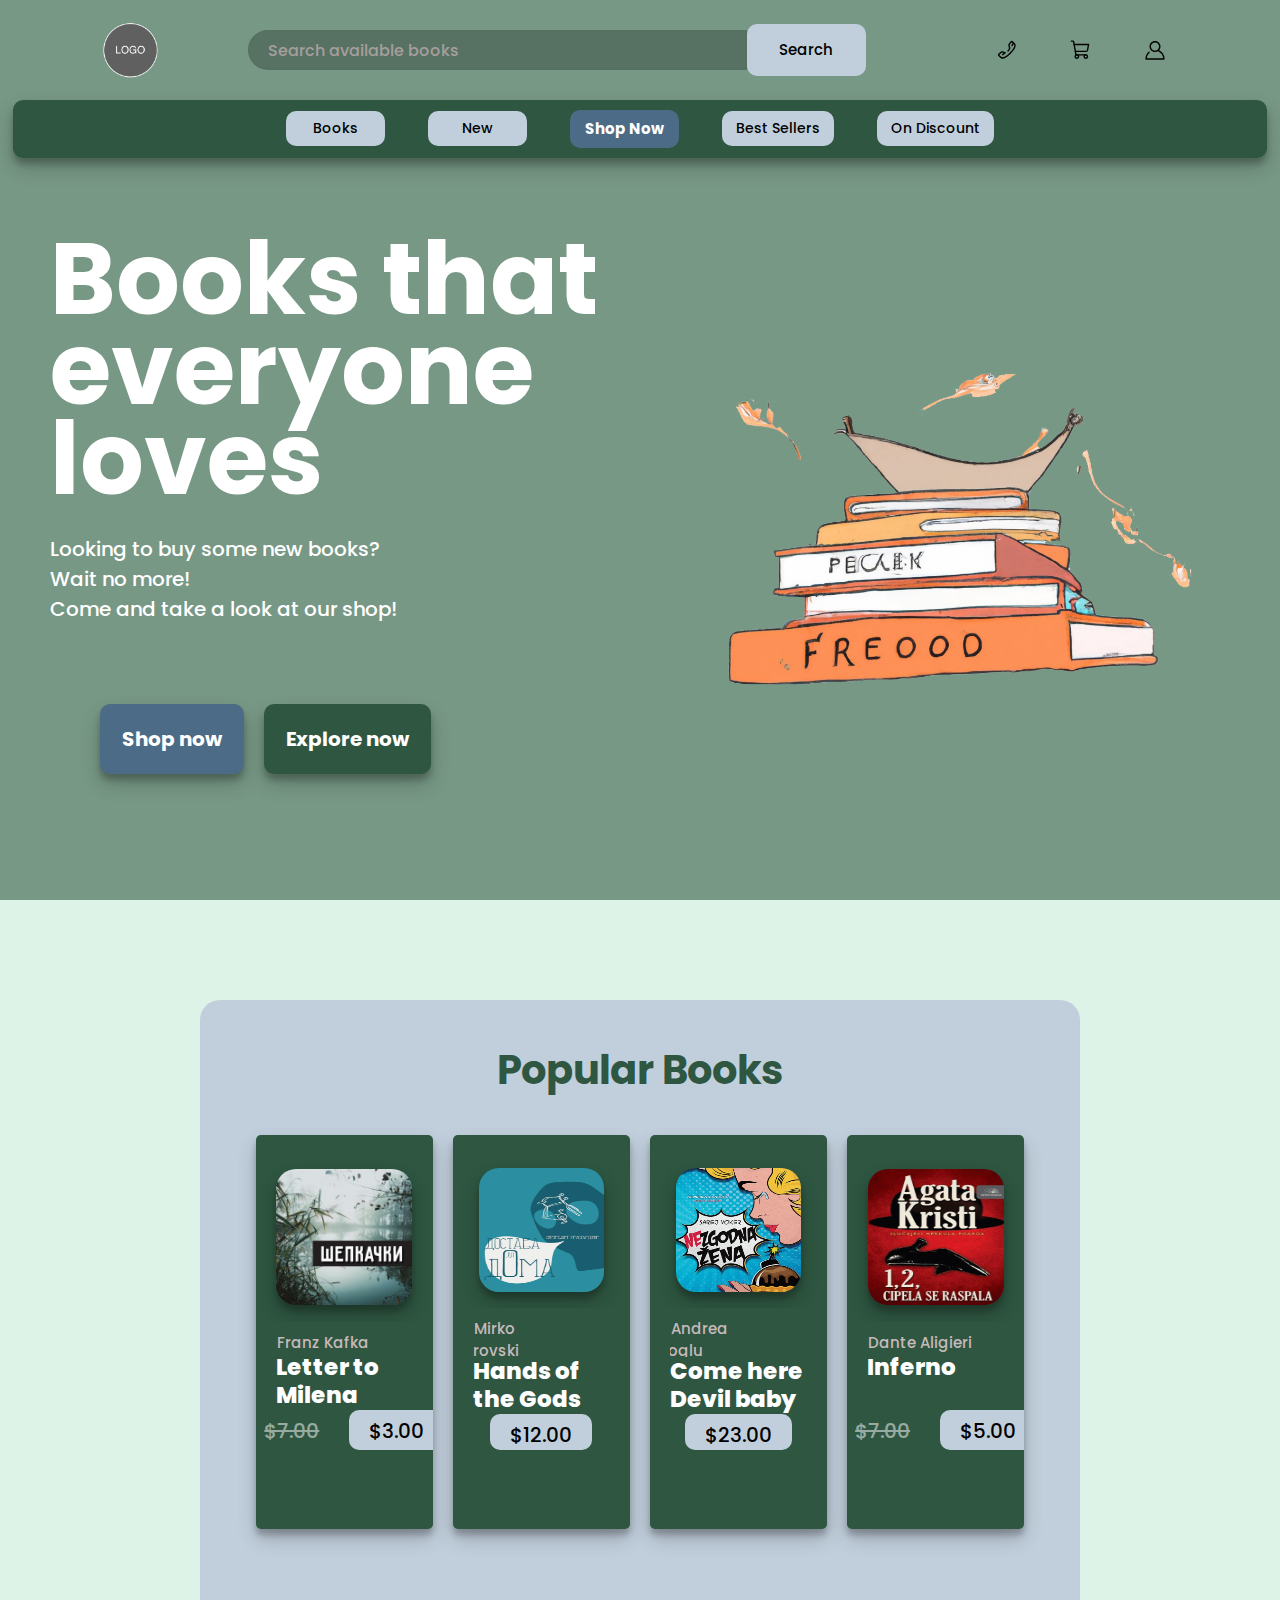
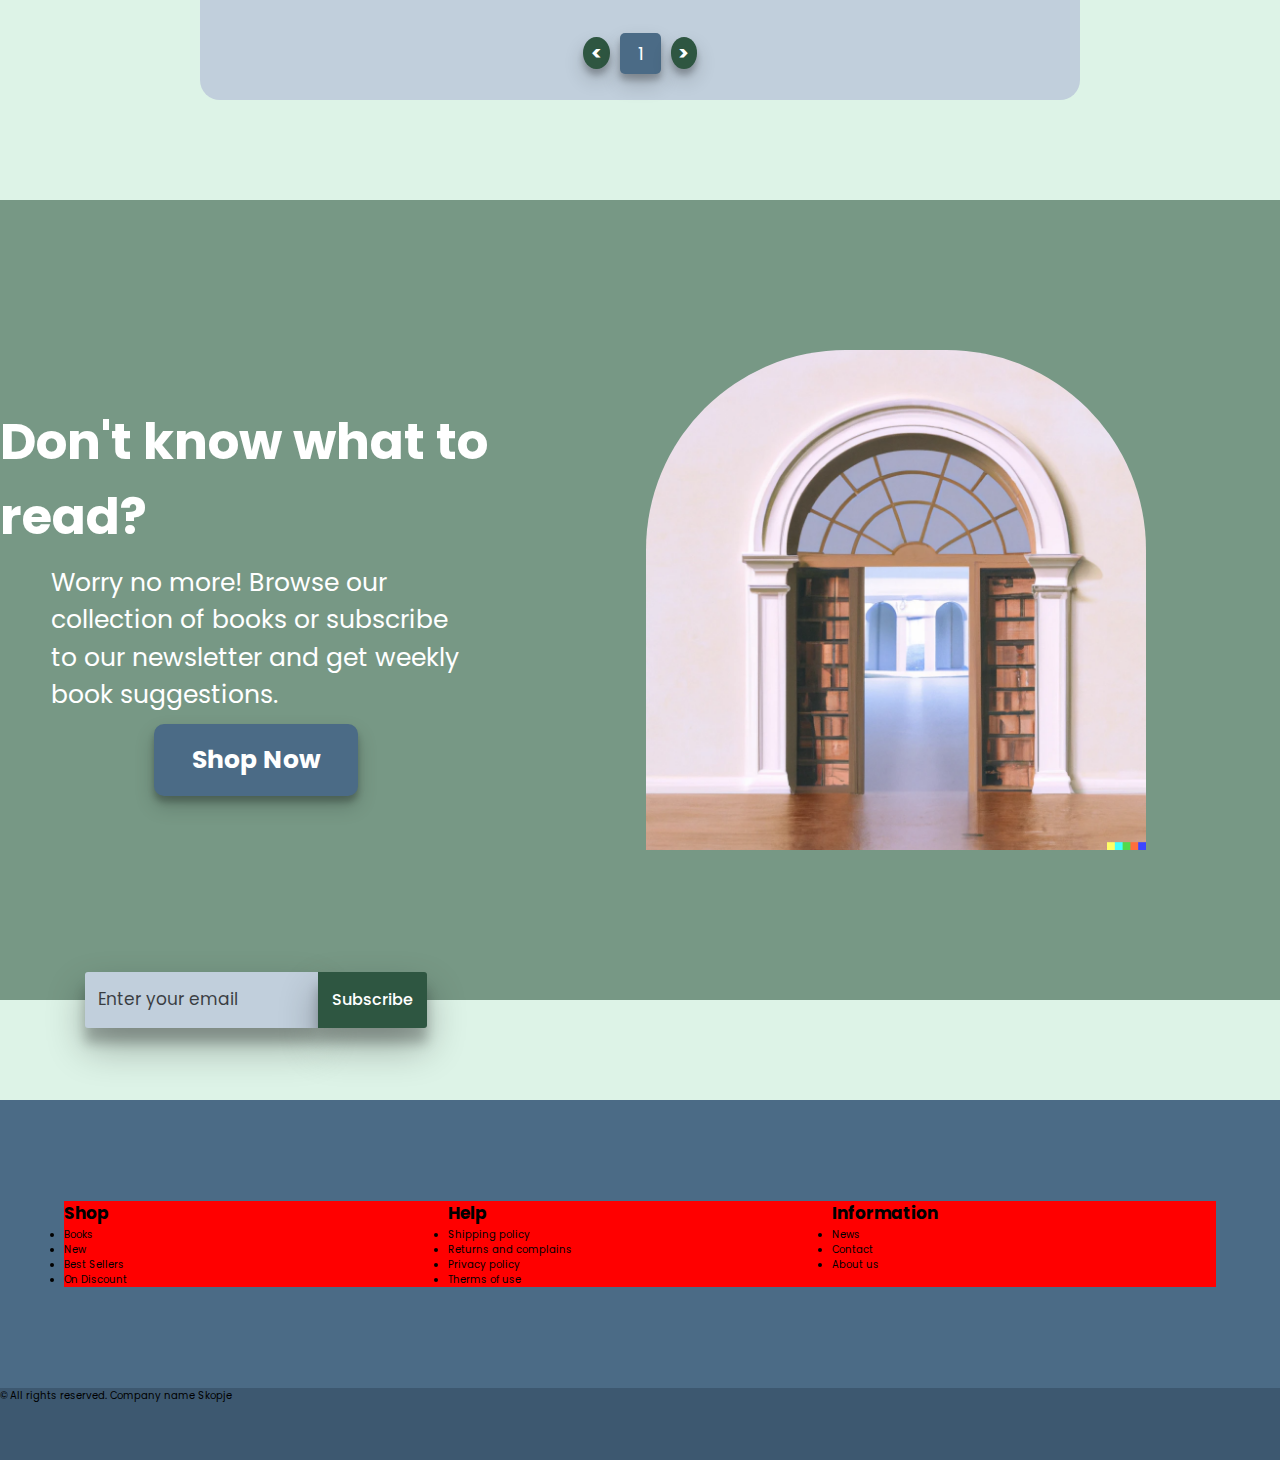
==== Veb aplikacija za prodazba na knigi [Design]/public/index.html @ c725e926 "Add files via upload" ====
<!DOCTYPE html>
<html lang="en">
<head>
    <meta charset="UTF-8">
    <meta http-equiv="X-UA-Compatible" content="IE=edge">
    <meta name="viewport" content="width=device-width, initial-scale=1.0">
    <title>Home Page</title>

    <!--CSS -->
    <link rel="stylesheet" href="Assets/Styles/import.css">

</head>
<body>
<div class="landing-page-wrapper">
    <header class="header">
        <div class="header-item header-logo">
            <img class="header-logo-img" src="Assets/Images/client/logo-placeholder2.png" alt="logo">
        </div>
        <div class="header-item header-searchbar">
            <input type="text" placeholder="Search available books">
            <button class="btn-default secondary-clr">Search</button>
        </div>
        <div class="header-item header-options">
            <div class="header-option-item contact custom-tooltip" data-title="Contact">&nbsp;</div>
            <div class="header-option-item cart custom-tooltip" data-title="Cart"></div>
            <div class="header-option-item profile custom-tooltip" data-title="Profile"></div>
        </div>
    </header>
    <nav class="nav-bar shadow2">
        <div class="nav-link">Books</div>
        <div class="nav-link">New</div>
        <div class="nav-link accent">Shop Now</div>
        <div class="nav-link">Best Sellers</div>
        <div class="nav-link">On Discount</div>
    </nav>
    <section class="hero">
        <div class="hero-text">
            <h3 class="hero-text-title">
                Books that everyone loves
            </h3>
            <p class="hero-text-para">
                Looking to buy some new books?
                Wait no more! <br>Come and take a look at our shop!
            </p>
            <div class="hero-buttons">
                <button class="btn-default accent-clr accent shadow2">Shop now</button>
                <button class="btn-default accent primary-clr shadow2">Explore now</button>
            </div>
        </div>
        <div class="hero-img">
            <img src="./Assets/Images/book-images/book-1.png" alt="Book Image 1">
        </div>


    </section>
</div>

<section class="popular-books-section">
    <div class="popular-books">
        <h3 class="popular-books-title">Popular Books</h3>
        <div class="popular-books-grid">
            <div class="popular-book-card shadow2">
                <div class="popular-book-img content">
                    <div class="popular-book-tags">
                        <div class="popular-book-tag tag-new">New</div>
                        <div class="popular-book-tag tag-sale">Sale</div>
                    </div>

                    <img class="shadow2" src="./Assets/Images/book-images/book-covers/cover-1-tmp.jpg" alt="Book Cover">
                </div>
                <div class="popular-book-info content">
                    <div class="popular-book-author">
                        <div class="book-by-animate"> By: Franz Kafka</div>
                    </div>
                    <div class="popular-book-genre">Classic</div>

                </div>
                <div class="popular-book-title content">Letter to Milena</div>
                <div class="popular-book-prices content">
                    <div class="sale-percentage accent-clr-2">-30%</div>
                    <div class="popular-book-old-price">$7.00</div>
                    <div class="popular-book-regular-price">$3.00</div>
                </div>

                <div class="popular-book-buttons">
                    <button class="btn-default sml-btn popular-book-button shadow2 accent-clr">Add to Cart</button>
                    <!--                    <button class="btn-default sml-btn popular-book-button shadow2 accent-clr-2">View Details</button>-->
                </div>

            </div>

            <div class="popular-book-card shadow2">

                <div class="popular-book-img content">
                    <div class="popular-book-tags">
                        <div class="popular-book-tag tag-new">New</div>
                        <!--<div class="popular-book-tag tag-sale">Sale</div>-->
                    </div>

                    <img class="shadow2" src="./Assets/Images/book-images/book-covers/cover-2-tmp.jpg" alt="Book Cover">
                </div>
                <div class="popular-book-info content">
                    <div class="popular-book-author">
                        <div class="book-by-animate">By: Mirko Petrovski</div>
                    </div>
                    <div class="popular-book-genre">Classic</div>

                </div>
                <div class="popular-book-title content">Hands of the Gods</div>
                <div class="popular-book-prices content">
                    <!--<div class="sale-percentage">-30%</div>
                    <div class="popular-book-old-price">$7.00</div>-->
                    <div class="popular-book-regular-price">$12.00</div>
                </div>

                <div class="popular-book-buttons">
                    <button class="btn-default sml-btn popular-book-button shadow2 accent-clr">Add to Cart</button>
                    <!--                    <button class="btn-default sml-btn popular-book-button shadow2 accent-clr-2">View Details</button>-->
                </div>

            </div>

            <div class="popular-book-card shadow2">
                <div class="popular-book-img content">
                    <div class="popular-book-tags">
                        <!--<div class="popular-book-tag tag-new">New</div>
                        <div class="popular-book-tag tag-sale">Sale</div>-->
                    </div>

                    <img class="shadow2" src="./Assets/Images/book-images/book-covers/cover-3-tmp.jpg" alt="Book Cover">
                </div>
                <div class="popular-book-info content">
                    <div class="popular-book-author">
                        <div class="book-by-animate"> By: Andrea Miroglu</div>
                    </div>
                    <div class="popular-book-genre">Poetry</div>

                </div>
                <div class="popular-book-title content">Come here Devil baby</div>
                <div class="popular-book-prices content">
                    <!--<div class="sale-percentage">-30%</div>
                    <div class="popular-book-old-price">$7.00</div>-->
                    <div class="popular-book-regular-price">$23.00</div>
                </div>

                <div class="popular-book-buttons">
                    <button class="btn-default sml-btn popular-book-button shadow2 accent-clr">Add to Cart</button>
                    <!--                    <button class="btn-default sml-btn popular-book-button shadow2 accent-clr-2">View Details</button>-->
                </div>

            </div>

            <div class="popular-book-card shadow2">
                <div class="popular-book-img content">
                    <div class="popular-book-tags">
                        <!--<div class="popular-book-tag tag-new">New</div>-->
                        <div class="popular-book-tag tag-sale">Sale</div>
                    </div>

                    <img class="shadow2" src="./Assets/Images/book-images/book-covers/cover-4-tmp.jpg" alt="Book Cover">
                </div>
                <div class="popular-book-info content">
                    <div class="popular-book-author">
                        <div class="book-by-animate"> By: Dante Aligieri</div>
                    </div>
                    <div class="popular-book-genre">Classic</div>

                </div>
                <div class="popular-book-title content">Inferno</div>
                <div class="popular-book-prices content">
                    <div class="sale-percentage">-7%</div>
                    <div class="popular-book-old-price">$7.00</div>
                    <div class="popular-book-regular-price">$5.00</div>
                </div>

                <div class="popular-book-buttons">
                    <button class="btn-default sml-btn popular-book-button shadow2 accent-clr">Add to Cart</button>
                    <!--                    <button class="btn-default sml-btn popular-book-button shadow2 accent-clr-2">View Details</button>-->
                </div>

            </div>
        </div>
        <div class="popular-books-nav ">
            <button class="popular-books-nav-button shadow2 "><</button>
            <div class="popular-books-nav-current-page shadow2">1</div>
            <button class="popular-books-nav-button shadow2">></button>


        </div>
    </div>
</section>

<section class="news-letter-section">
    <div class="news-letter-text">
        <h4 class="news-letter-title">Don't know what to read?</h4>
        <p class="news-letter-para ">Worry no more! Browse our collection of books or subscribe to our newsletter
            and get weekly book suggestions.</p>
        <button class="btn-default accent accent-clr big-btn shadow2">Shop Now</button>

    </div>
    <div class="news-letter-picture">
        <img src="./Assets/Images/backgrounds/news-letter.png" alt="Library">
    </div>
    <div class="news-letter-footer">
        <div class="news-letter-subscription ">
            <input type="email" placeholder="Enter your email" class="subscription-email-input clean-input shadow">
            <button class="btn-subscribe shadow">Subscribe</button>
        </div>
    </div>
    <div class="news-letter-footer"></div>

</section>

<footer class="footer">
    <div class="footer-gird-wrapper">
        <div class="footer-grid bg bg-work">
            <div class="footer-column">
                <h4 class="footer-title">Shop</h4>
                <ul>
                    <li class="footer-link shop-link">Books</li>
                    <li class="footer-link shop-link">New</li>
                    <li class="footer-link shop-link">Best Sellers</li>
                    <li class="footer-link shop-link">On Discount</li>
                </ul>

            </div>
            <div class="footer-column">
                <h4 class="footer-title">Help</h4>
                <ul>
                    <li class="footer-link help-link">Shipping policy</li>
                    <li class="footer-link help-link">Returns and complains</li>
                    <li class="footer-link help-link">Privacy policy</li>
                    <li class="footer-link help-link">Therms of use</li>
                </ul>
            </div>
            <div class="footer-column">
                <h4 class="footer-title">Information</h4>
                <ul>
                    <li class="footer-link information-link">News</li>
                    <li class="footer-link information-link">Contact</li>
                    <li class="footer-link information-link">About us</li>
                </ul>
            </div>
        </div>

    </div>
    <div class="legal-info">
        <div>&copy; All rights reserved. Company name Skopje
        </div>

    </div>

</footer>

</body>
</html>
---- Veb aplikacija za prodazba na knigi [Design]/public/Assets/Styles/import.css ----
@import "./global.css";

@import "./header.css";
@import "./navbar.css";
@import "./hero-section.css";
@import "./landing-page.css";
@import "./popular-books.css";
@import "./news-letter.css";
@import "./footer.css";

@import "./color-themes.css";
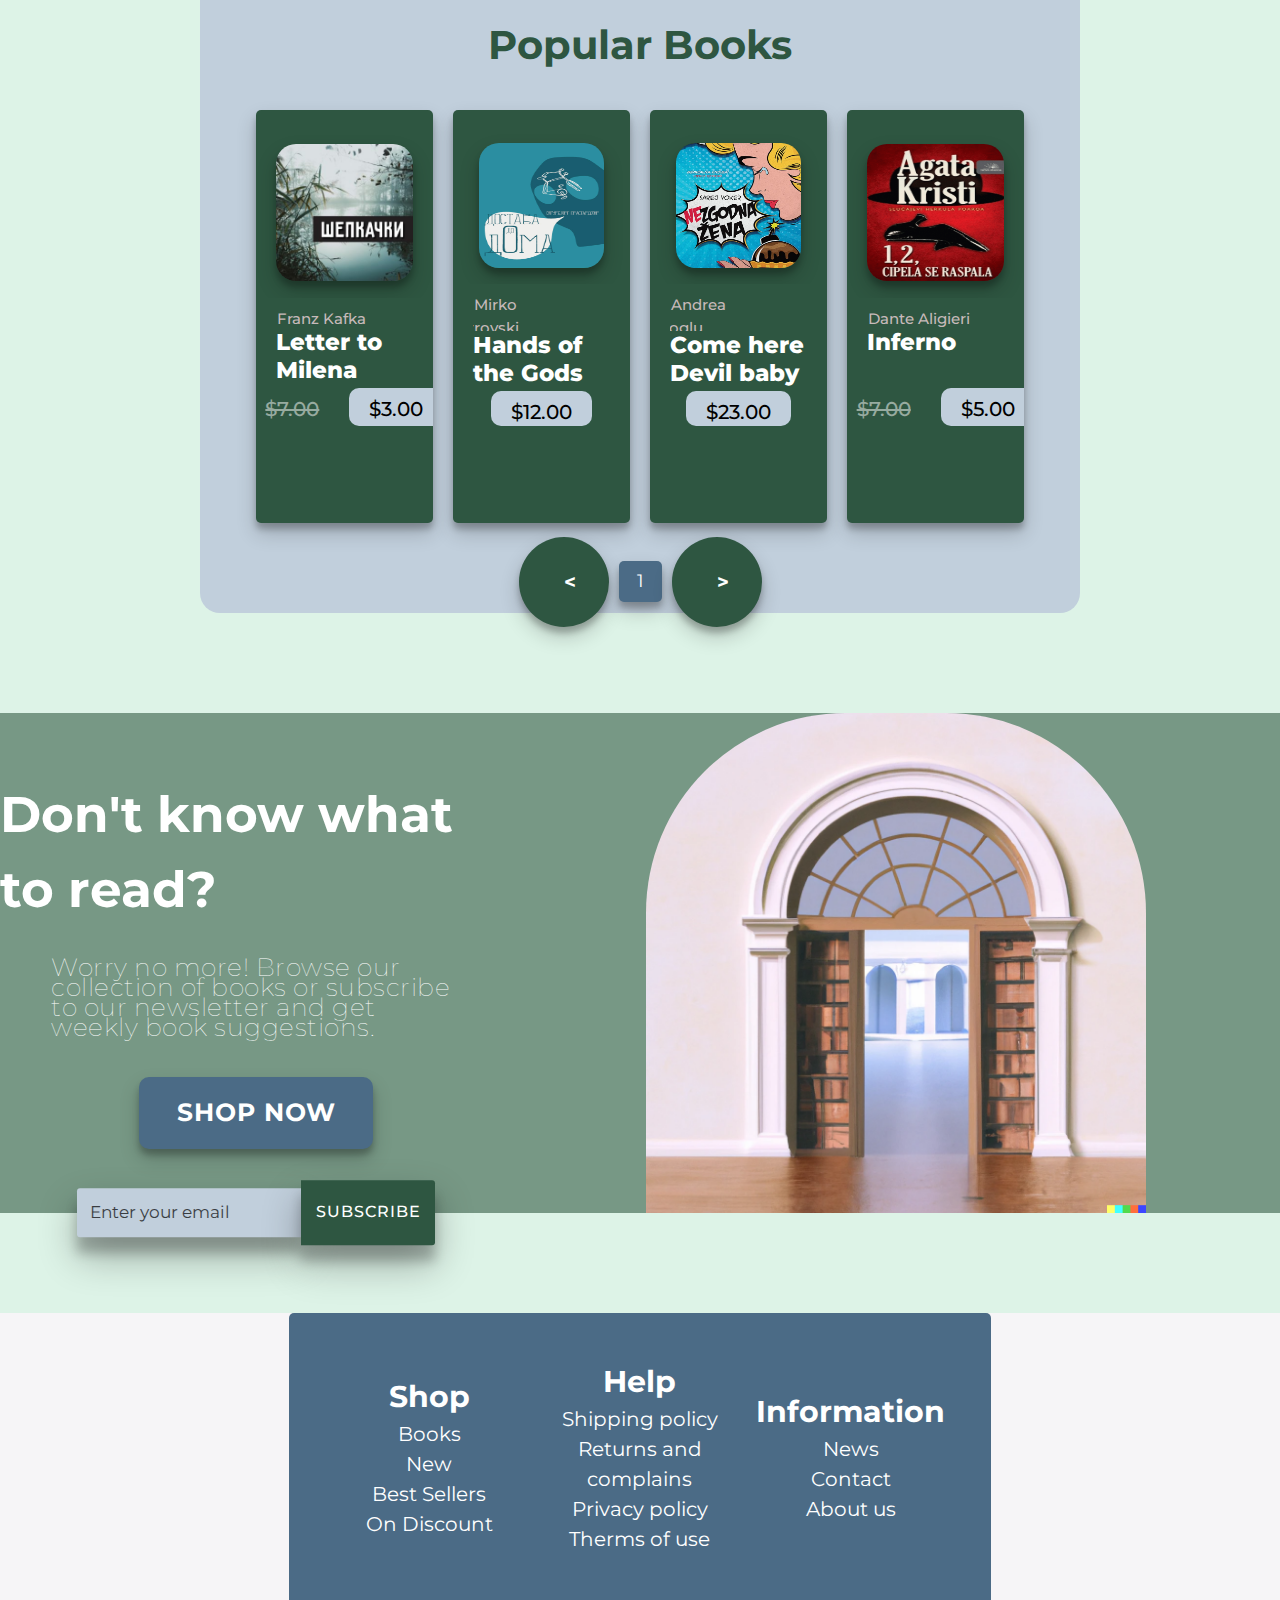
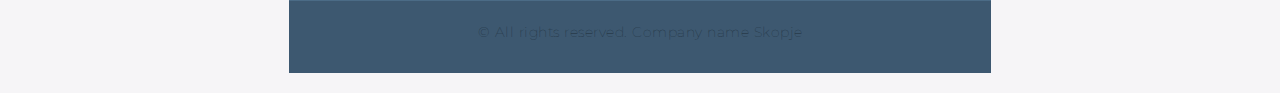
==== commit eaa7b5e7: "Add files via upload" ====
--- a/Veb aplikacija za prodazba na knigi [Design]/public/index.html
+++ b/Veb aplikacija za prodazba na knigi [Design]/public/index.html
@@ -213,7 +213,7 @@
 
 <footer class="footer">
     <div class="footer-gird-wrapper">
-        <div class="footer-grid bg bg-work">
+        <div class="footer-grid bg ">
             <div class="footer-column">
                 <h4 class="footer-title">Shop</h4>
                 <ul>
@@ -245,8 +245,7 @@
 
     </div>
     <div class="legal-info">
-        <div>&copy; All rights reserved. Company name Skopje
-        </div>
+        <p>&copy; All rights reserved. Company name Skopje</p>
 
     </div>
 
--- a/Veb aplikacija za prodazba na knigi [Design]/public/Assets/Styles/import.css
+++ b/Veb aplikacija za prodazba na knigi [Design]/public/Assets/Styles/import.css
@@ -1,4 +1,6 @@
 @import "./global.css";
+
+/*HomePage*/
 
 @import "./header.css";
 @import "./navbar.css";
@@ -8,4 +10,11 @@
 @import "./news-letter.css";
 @import "./footer.css";
 
+
+/*Login Registration*/
+@import "./login-registration.css";
+
+
+
+
 @import "./color-themes.css";
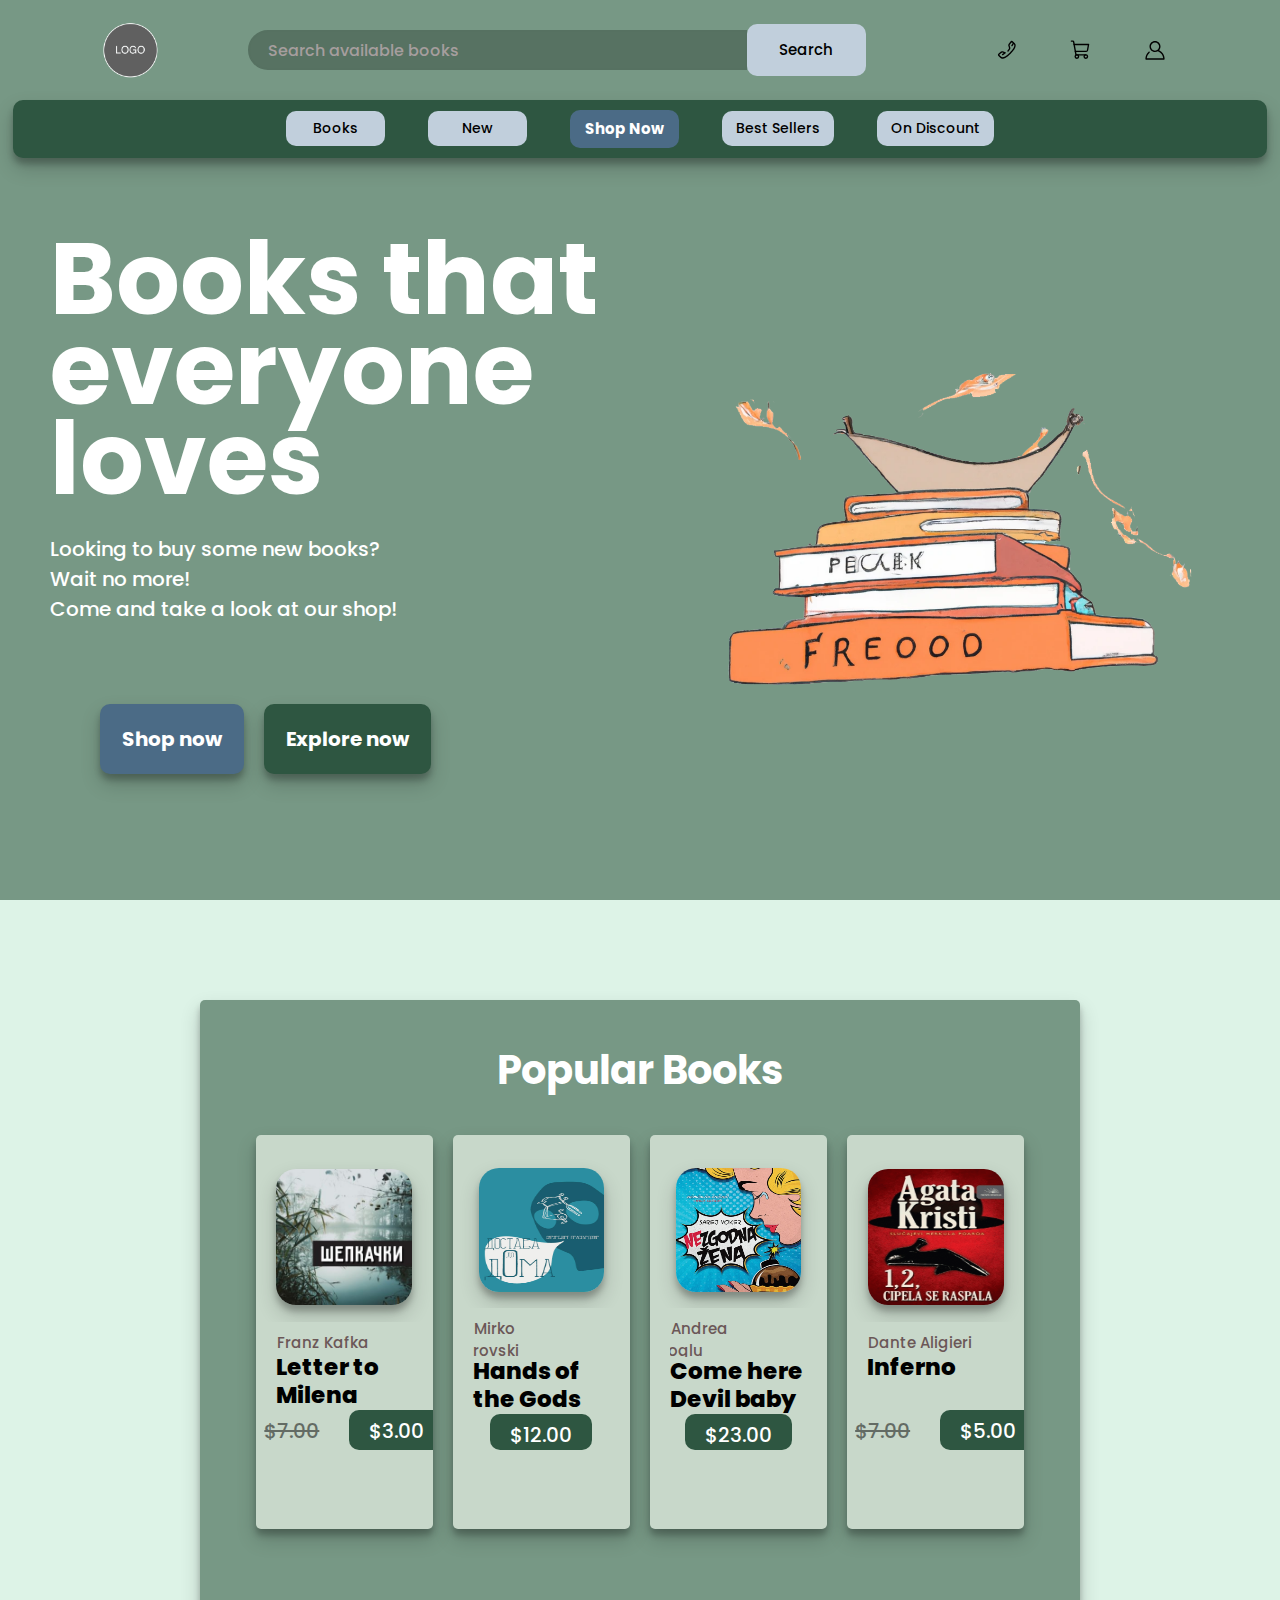
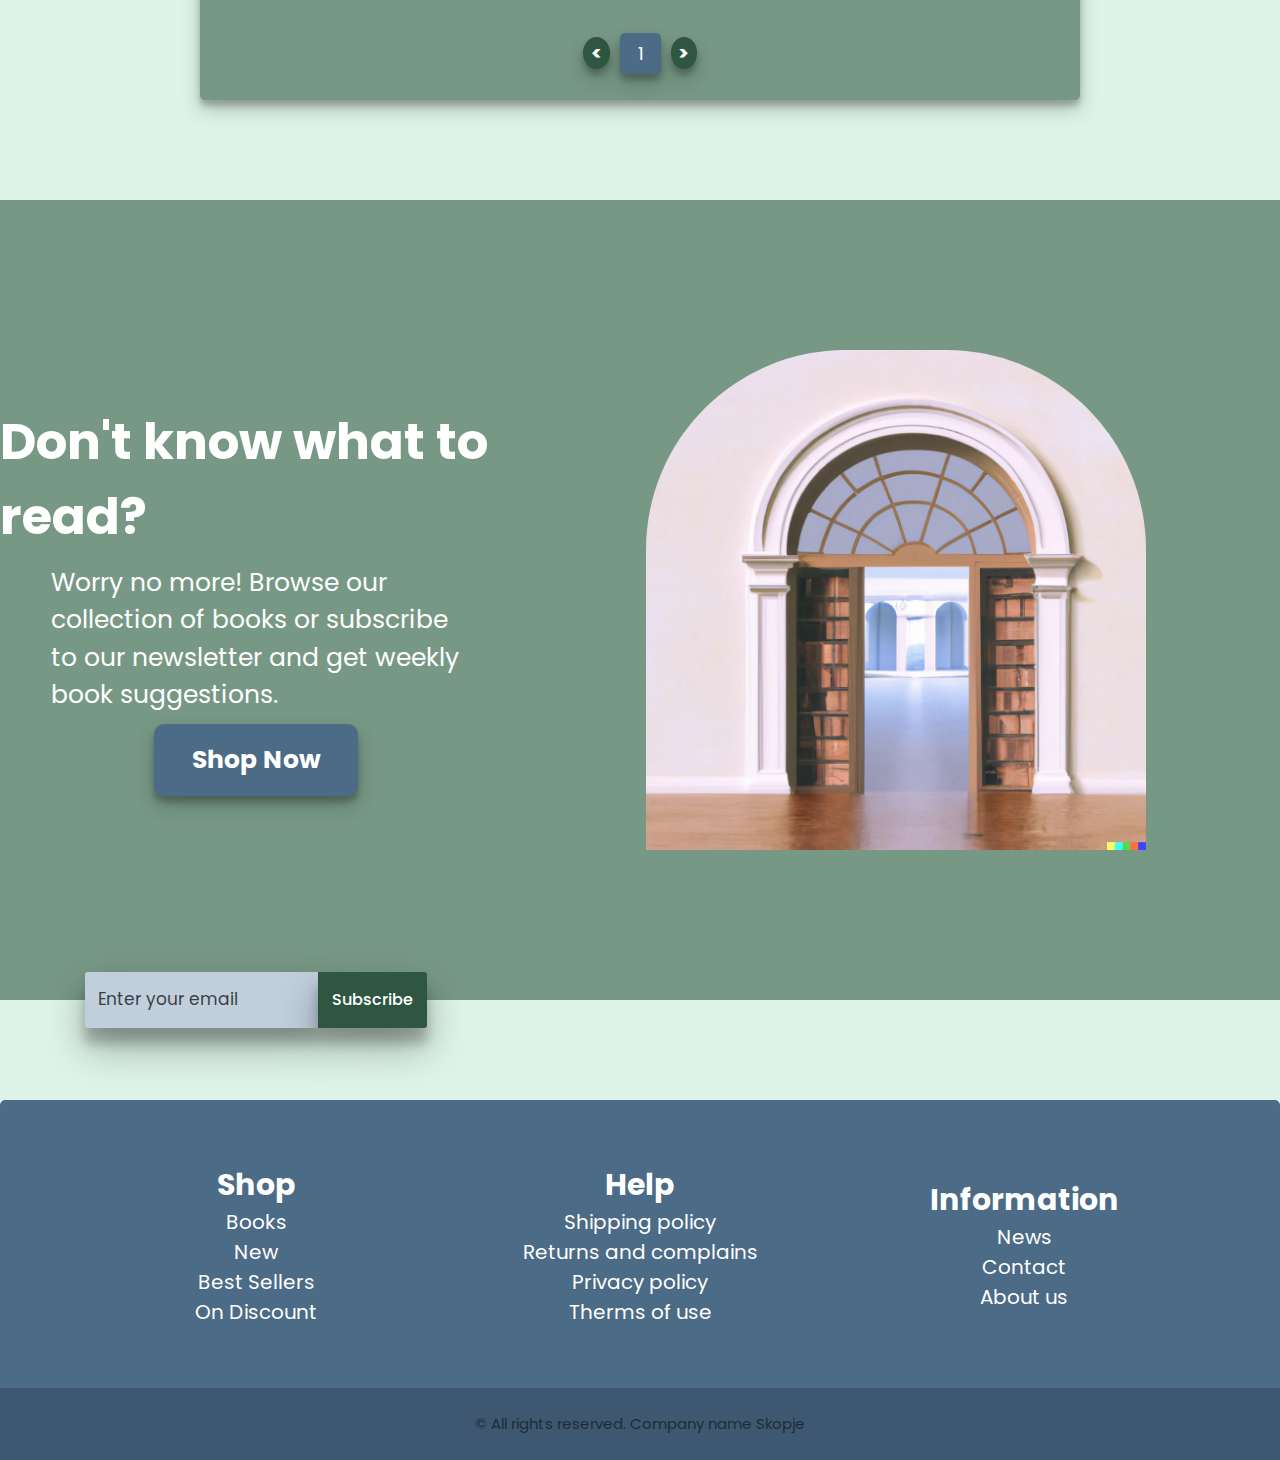
==== commit cc5cca2f: "Add files via upload" ====
--- a/Veb aplikacija za prodazba na knigi [Design]/public/index.html
+++ b/Veb aplikacija za prodazba na knigi [Design]/public/index.html
@@ -11,7 +11,7 @@
 
 </head>
 <body>
-<div class="landing-page-wrapper">
+<div class="page-wrapper">
     <header class="header">
         <div class="header-item header-logo">
             <img class="header-logo-img" src="Assets/Images/client/logo-placeholder2.png" alt="logo">
@@ -27,7 +27,7 @@
         </div>
     </header>
     <nav class="nav-bar shadow2">
-        <div class="nav-link">Books</div>
+        <div class="nav-link" onclick="window.location.href = 'shop.html'">Books</div>
         <div class="nav-link">New</div>
         <div class="nav-link accent">Shop Now</div>
         <div class="nav-link">Best Sellers</div>
@@ -56,125 +56,125 @@
 </div>
 
 <section class="popular-books-section">
-    <div class="popular-books">
+    <div class="popular-books shadow2">
         <h3 class="popular-books-title">Popular Books</h3>
         <div class="popular-books-grid">
-            <div class="popular-book-card shadow2">
-                <div class="popular-book-img content">
-                    <div class="popular-book-tags">
-                        <div class="popular-book-tag tag-new">New</div>
-                        <div class="popular-book-tag tag-sale">Sale</div>
+            <div class="book-card shadow2">
+                <div class="book-card-img content">
+                    <div class="book-card-tags">
+                        <div class="book-card-tag tag-new">New</div>
+                        <div class="book-card-tag tag-sale">Sale</div>
                     </div>
 
                     <img class="shadow2" src="./Assets/Images/book-images/book-covers/cover-1-tmp.jpg" alt="Book Cover">
                 </div>
-                <div class="popular-book-info content">
-                    <div class="popular-book-author">
+                <div class="book-card-info content">
+                    <div class="book-card-author">
                         <div class="book-by-animate"> By: Franz Kafka</div>
                     </div>
-                    <div class="popular-book-genre">Classic</div>
-
-                </div>
-                <div class="popular-book-title content">Letter to Milena</div>
-                <div class="popular-book-prices content">
+                    <div class="book-card-genre">Classic</div>
+
+                </div>
+                <div class="book-card-title content">Letter to Milena</div>
+                <div class="book-card-prices content">
                     <div class="sale-percentage accent-clr-2">-30%</div>
-                    <div class="popular-book-old-price">$7.00</div>
-                    <div class="popular-book-regular-price">$3.00</div>
-                </div>
-
-                <div class="popular-book-buttons">
-                    <button class="btn-default sml-btn popular-book-button shadow2 accent-clr">Add to Cart</button>
-                    <!--                    <button class="btn-default sml-btn popular-book-button shadow2 accent-clr-2">View Details</button>-->
-                </div>
-
-            </div>
-
-            <div class="popular-book-card shadow2">
-
-                <div class="popular-book-img content">
-                    <div class="popular-book-tags">
-                        <div class="popular-book-tag tag-new">New</div>
+                    <div class="book-card-old-price">$7.00</div>
+                    <div class="book-card-regular-price">$3.00</div>
+                </div>
+
+                <div class="book-card-buttons">
+                    <button class="btn-default sml-btn book-card-button shadow2 accent-clr">Add to Cart</button>
+                    <!--                    <button class="btn-default sml-btn popular-book-button shadow2 accent-clr-2">View Details</button>-->
+                </div>
+
+            </div>
+
+            <div class="book-card shadow2">
+
+                <div class="book-card-img content">
+                    <div class="book-card-tags">
+                        <div class="book-card-tag tag-new">New</div>
                         <!--<div class="popular-book-tag tag-sale">Sale</div>-->
                     </div>
 
                     <img class="shadow2" src="./Assets/Images/book-images/book-covers/cover-2-tmp.jpg" alt="Book Cover">
                 </div>
-                <div class="popular-book-info content">
-                    <div class="popular-book-author">
+                <div class="book-card-info content">
+                    <div class="book-card-author">
                         <div class="book-by-animate">By: Mirko Petrovski</div>
                     </div>
-                    <div class="popular-book-genre">Classic</div>
-
-                </div>
-                <div class="popular-book-title content">Hands of the Gods</div>
-                <div class="popular-book-prices content">
+                    <div class="book-card-genre">Classic</div>
+
+                </div>
+                <div class="book-card-title content">Hands of the Gods</div>
+                <div class="book-card-prices content">
                     <!--<div class="sale-percentage">-30%</div>
                     <div class="popular-book-old-price">$7.00</div>-->
-                    <div class="popular-book-regular-price">$12.00</div>
-                </div>
-
-                <div class="popular-book-buttons">
-                    <button class="btn-default sml-btn popular-book-button shadow2 accent-clr">Add to Cart</button>
-                    <!--                    <button class="btn-default sml-btn popular-book-button shadow2 accent-clr-2">View Details</button>-->
-                </div>
-
-            </div>
-
-            <div class="popular-book-card shadow2">
-                <div class="popular-book-img content">
-                    <div class="popular-book-tags">
+                    <div class="book-card-regular-price">$12.00</div>
+                </div>
+
+                <div class="book-card-buttons">
+                    <button class="btn-default sml-btn book-card-button shadow2 accent-clr">Add to Cart</button>
+                    <!--                    <button class="btn-default sml-btn popular-book-button shadow2 accent-clr-2">View Details</button>-->
+                </div>
+
+            </div>
+
+            <div class="book-card shadow2">
+                <div class="book-card-img content">
+                    <div class="book-card-tags">
                         <!--<div class="popular-book-tag tag-new">New</div>
                         <div class="popular-book-tag tag-sale">Sale</div>-->
                     </div>
 
                     <img class="shadow2" src="./Assets/Images/book-images/book-covers/cover-3-tmp.jpg" alt="Book Cover">
                 </div>
-                <div class="popular-book-info content">
-                    <div class="popular-book-author">
+                <div class="book-card-info content">
+                    <div class="book-card-author">
                         <div class="book-by-animate"> By: Andrea Miroglu</div>
                     </div>
-                    <div class="popular-book-genre">Poetry</div>
-
-                </div>
-                <div class="popular-book-title content">Come here Devil baby</div>
-                <div class="popular-book-prices content">
+                    <div class="book-card-genre">Poetry</div>
+
+                </div>
+                <div class="book-card-title content">Come here Devil baby</div>
+                <div class="book-card-prices content">
                     <!--<div class="sale-percentage">-30%</div>
                     <div class="popular-book-old-price">$7.00</div>-->
-                    <div class="popular-book-regular-price">$23.00</div>
-                </div>
-
-                <div class="popular-book-buttons">
-                    <button class="btn-default sml-btn popular-book-button shadow2 accent-clr">Add to Cart</button>
-                    <!--                    <button class="btn-default sml-btn popular-book-button shadow2 accent-clr-2">View Details</button>-->
-                </div>
-
-            </div>
-
-            <div class="popular-book-card shadow2">
-                <div class="popular-book-img content">
-                    <div class="popular-book-tags">
+                    <div class="book-card-regular-price">$23.00</div>
+                </div>
+
+                <div class="book-card-buttons">
+                    <button class="btn-default sml-btn book-card-button shadow2 accent-clr">Add to Cart</button>
+                    <!--                    <button class="btn-default sml-btn popular-book-button shadow2 accent-clr-2">View Details</button>-->
+                </div>
+
+            </div>
+
+            <div class="book-card shadow2">
+                <div class="book-card-img content">
+                    <div class="book-card-tags">
                         <!--<div class="popular-book-tag tag-new">New</div>-->
-                        <div class="popular-book-tag tag-sale">Sale</div>
+                        <div class="book-card-tag tag-sale">Sale</div>
                     </div>
 
                     <img class="shadow2" src="./Assets/Images/book-images/book-covers/cover-4-tmp.jpg" alt="Book Cover">
                 </div>
-                <div class="popular-book-info content">
-                    <div class="popular-book-author">
+                <div class="book-card-info content">
+                    <div class="book-card-author">
                         <div class="book-by-animate"> By: Dante Aligieri</div>
                     </div>
-                    <div class="popular-book-genre">Classic</div>
-
-                </div>
-                <div class="popular-book-title content">Inferno</div>
-                <div class="popular-book-prices content">
+                    <div class="book-card-genre">Classic</div>
+
+                </div>
+                <div class="book-card-title content">Inferno</div>
+                <div class="book-card-prices content">
                     <div class="sale-percentage">-7%</div>
-                    <div class="popular-book-old-price">$7.00</div>
-                    <div class="popular-book-regular-price">$5.00</div>
-                </div>
-
-                <div class="popular-book-buttons">
-                    <button class="btn-default sml-btn popular-book-button shadow2 accent-clr">Add to Cart</button>
+                    <div class="book-card-old-price">$7.00</div>
+                    <div class="book-card-regular-price">$5.00</div>
+                </div>
+
+                <div class="book-card-buttons">
+                    <button class="btn-default sml-btn book-card-button shadow2 accent-clr">Add to Cart</button>
                     <!--                    <button class="btn-default sml-btn popular-book-button shadow2 accent-clr-2">View Details</button>-->
                 </div>
 
--- a/Veb aplikacija za prodazba na knigi [Design]/public/Assets/Styles/import.css
+++ b/Veb aplikacija za prodazba na knigi [Design]/public/Assets/Styles/import.css
@@ -15,6 +15,15 @@
 @import "./login-registration.css";
 
 
+/*Shop*/
+
+@import "./shop-books.css";
+
+
+/*Product Page*/
+@import "./book-product.css";
+
+
 
 
 @import "./color-themes.css";
